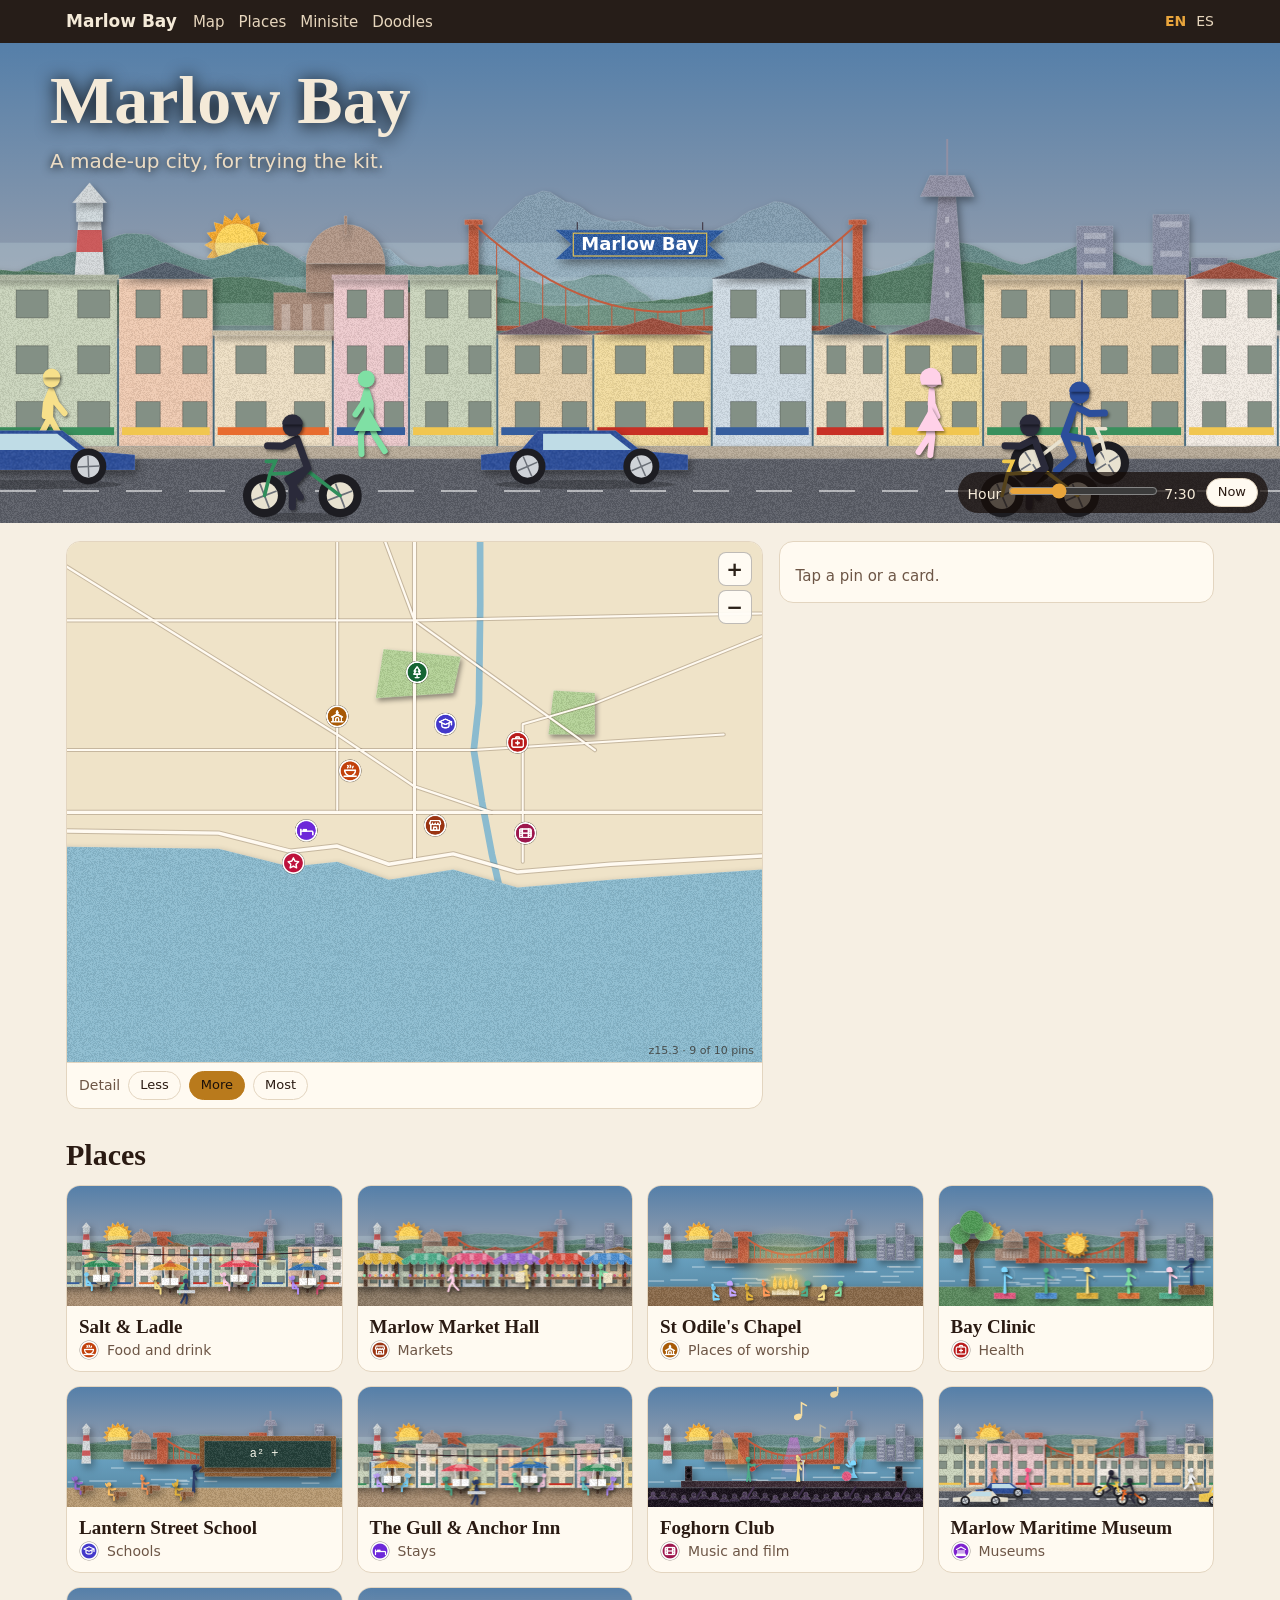
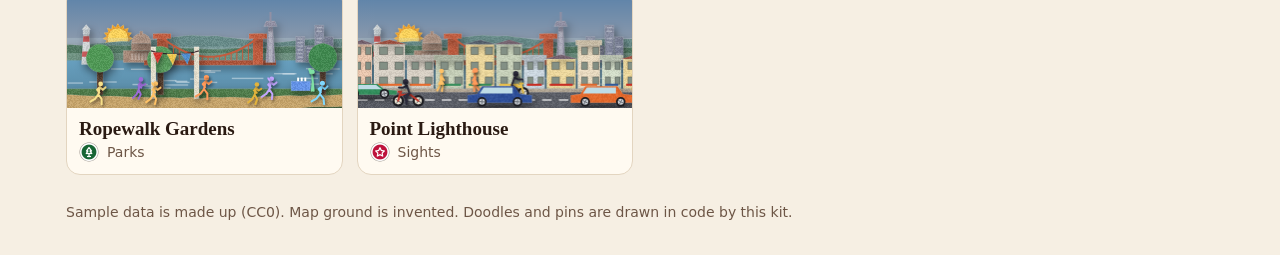
==== index.html @ b5ff6460 "City kit: doodler, map pins, minisite template, sample city Co-Authored-By: Claude Sonnet 5.5 <norep" ====
<!doctype html>
<html lang="en"><head>
<meta charset="utf-8"><meta name="viewport" content="width=device-width,initial-scale=1">
<title>Marlow Bay · city kit sample</title>
<meta name="description" content="A made-up city directory: paper-cut doodles, a map with icon pins, ten places.">
<link rel="icon" href="assets/pins/pin-sight.svg" type="image/svg+xml">
<link rel="stylesheet" href="css/site.css">
</head><body>
<header class="top"><div class="in">
  <a class="brand" href="./" id="brand">Marlow Bay</a>
  <nav><a href="#map" data-t="navMap">Map</a><a href="#places" data-t="navPlaces">Places</a><a href="minisite/" data-t="navMini">Minisite</a><a href="doodles.html" data-t="navDoodles">Doodles</a></nav>
  <span class="langsw" id="langsw"></span>
</div></header>

<section class="hero">
  <canvas id="hero" role="img" aria-label="A paper-cut scene of the selected place"></canvas>
  <div class="over"><div class="in">
    <h1 id="h1">Marlow Bay</h1>
    <p class="sub" id="sub"></p>
  </div></div>
  <div class="hourbar"><label><span data-t="hour">Hour</span> <input id="hour" type="range" min="0" max="23.5" step="0.5" value="15"> <output id="hourOut"></output></label>
    <button type="button" id="now" data-t="now">Now</button></div>
</section>

<main>
  <section class="cols" id="map">
    <div class="mapwrap"><div id="citymap"></div>
      <div class="detail"><span data-t="detail">Detail</span>
        <button type="button" data-d="less" data-t="less">Less</button><button type="button" data-d="more" data-t="more">More</button><button type="button" data-d="most" data-t="most">Most</button></div>
    </div>
    <aside class="panel" id="panel"></aside>
  </section>
  <section id="places"><h2 data-t="places">Places</h2><div class="cards" id="cards"></div></section>
  <p class="foot" id="foot"></p>
</main>

<script src="js/doodler-core.js"></script><script src="js/doodler-land.js"></script><script src="js/doodler-scenes.js"></script><script src="js/doodler.js"></script>
<script src="js/pins-table.js"></script><script src="js/pins.js"></script><script src="js/citymap.js"></script>
<script src="js/site.js"></script>
</body></html>
---- css/site.css ----
:root{--bg:#f6efe3;--card:#fffaf1;--ink:#2a1a12;--mute:#6d5646;--line:#e3d5c0;--accent:#b97a1c;--link:#137a71;
 --f:system-ui,-apple-system,"Segoe UI",Roboto,sans-serif;--s:Georgia,"Times New Roman",serif}
@media (prefers-color-scheme:dark){:root{--bg:#1c120d;--card:#26190f;--ink:#f0e6d6;--mute:#bba58f;--line:#3d2b1f;--accent:#e9a53c;--link:#3fb3a6}}
*{box-sizing:border-box}
body{margin:0;background:var(--bg);color:var(--ink);font:17px/1.6 var(--f);-webkit-text-size-adjust:100%}
a{color:var(--link)}
h2{font-family:var(--s);font-size:30px;margin:0 0 12px;line-height:1.2}
header.top{position:sticky;top:0;z-index:20;background:rgba(20,11,7,.92);backdrop-filter:blur(6px);color:#f4ead8}
header.top .in{display:flex;gap:16px;align-items:center;max-width:1180px;margin:0 auto;padding:8px 16px}
.brand{color:#f4ead8;text-decoration:none;font-weight:700;white-space:nowrap}
header.top nav{display:flex;gap:14px;flex:1;overflow-x:auto;font-size:15px}
header.top nav a,.langsw a{color:#e7d6bd;text-decoration:none;white-space:nowrap}
.langsw{display:flex;gap:10px;font-size:14px}.langsw a[aria-current]{color:#e9a53c;font-weight:700}
.hero{position:relative;background:#0d0705;color:#f4ead8}
#hero{display:block;width:100%;height:clamp(300px,46vw,480px)}
.hero .over{position:absolute;left:0;right:0;top:0;padding:22px 16px 0;pointer-events:none}
.hero .in{max-width:1180px;margin:0 auto}
.hero h1{font-family:var(--s);font-size:clamp(32px,6vw,68px);margin:0;line-height:1.05;text-shadow:0 2px 18px #000}
.hero .sub{font-size:clamp(15px,2vw,20px);max-width:640px;margin:8px 0 0;color:#ecdcc4;text-shadow:0 1px 10px #000}
.hourbar{position:absolute;right:12px;bottom:10px;display:flex;gap:10px;align-items:center;background:rgba(20,11,7,.7);padding:6px 10px;border-radius:999px;font-size:14px}
.hourbar input{width:150px;accent-color:#e9a53c}
.hourbar button,.detail button{font:inherit;font-size:13px;border:1px solid var(--line);background:var(--card);color:var(--ink);border-radius:999px;padding:3px 11px;cursor:pointer}
main{max-width:1180px;margin:0 auto;padding:18px 16px}
.cols{display:grid;grid-template-columns:minmax(0,1.6fr) minmax(260px,1fr);gap:16px;margin-bottom:28px}
.mapwrap{background:var(--card);border:1px solid var(--line);border-radius:14px;overflow:hidden}
#citymap{height:min(66vw,520px);min-height:340px;position:relative}
.detail{display:flex;gap:8px;align-items:center;padding:8px 12px;font-size:14px;color:var(--mute);border-top:1px solid var(--line)}
.detail button[aria-pressed=true]{background:var(--accent);color:#1a100b;border-color:var(--accent)}
.panel{background:var(--card);border:1px solid var(--line);border-radius:14px;padding:14px 16px;align-self:start}
.panel canvas{display:block;width:100%;height:150px;border-radius:10px;margin-bottom:10px}
.panel h3{font-family:var(--s);font-size:24px;margin:0 0 2px;line-height:1.2}
.panel .cat{color:var(--accent);font-weight:700;font-size:14px;margin:0}
.panel p{margin:8px 0 0}.panel .meta{color:var(--mute);font-size:15px}
.cards{display:grid;grid-template-columns:repeat(auto-fill,minmax(250px,1fr));gap:14px}
.card{background:var(--card);border:1px solid var(--line);border-radius:14px;overflow:hidden;cursor:pointer;text-align:left;padding:0;font:inherit;color:inherit}
.card:hover,.card:focus-visible{border-color:var(--accent);outline:none}
.card canvas{display:block;width:100%;height:120px}
.card .b{padding:10px 12px}.card b{font-family:var(--s);font-size:19px;display:block;line-height:1.2}
.card .k{display:flex;gap:8px;align-items:center;color:var(--mute);font-size:14px}.card img{width:20px;height:20px}
.foot{color:var(--mute);font-size:14px;margin-top:26px}
@media (max-width:760px){.cols{grid-template-columns:1fr}.hourbar input{width:100px}}
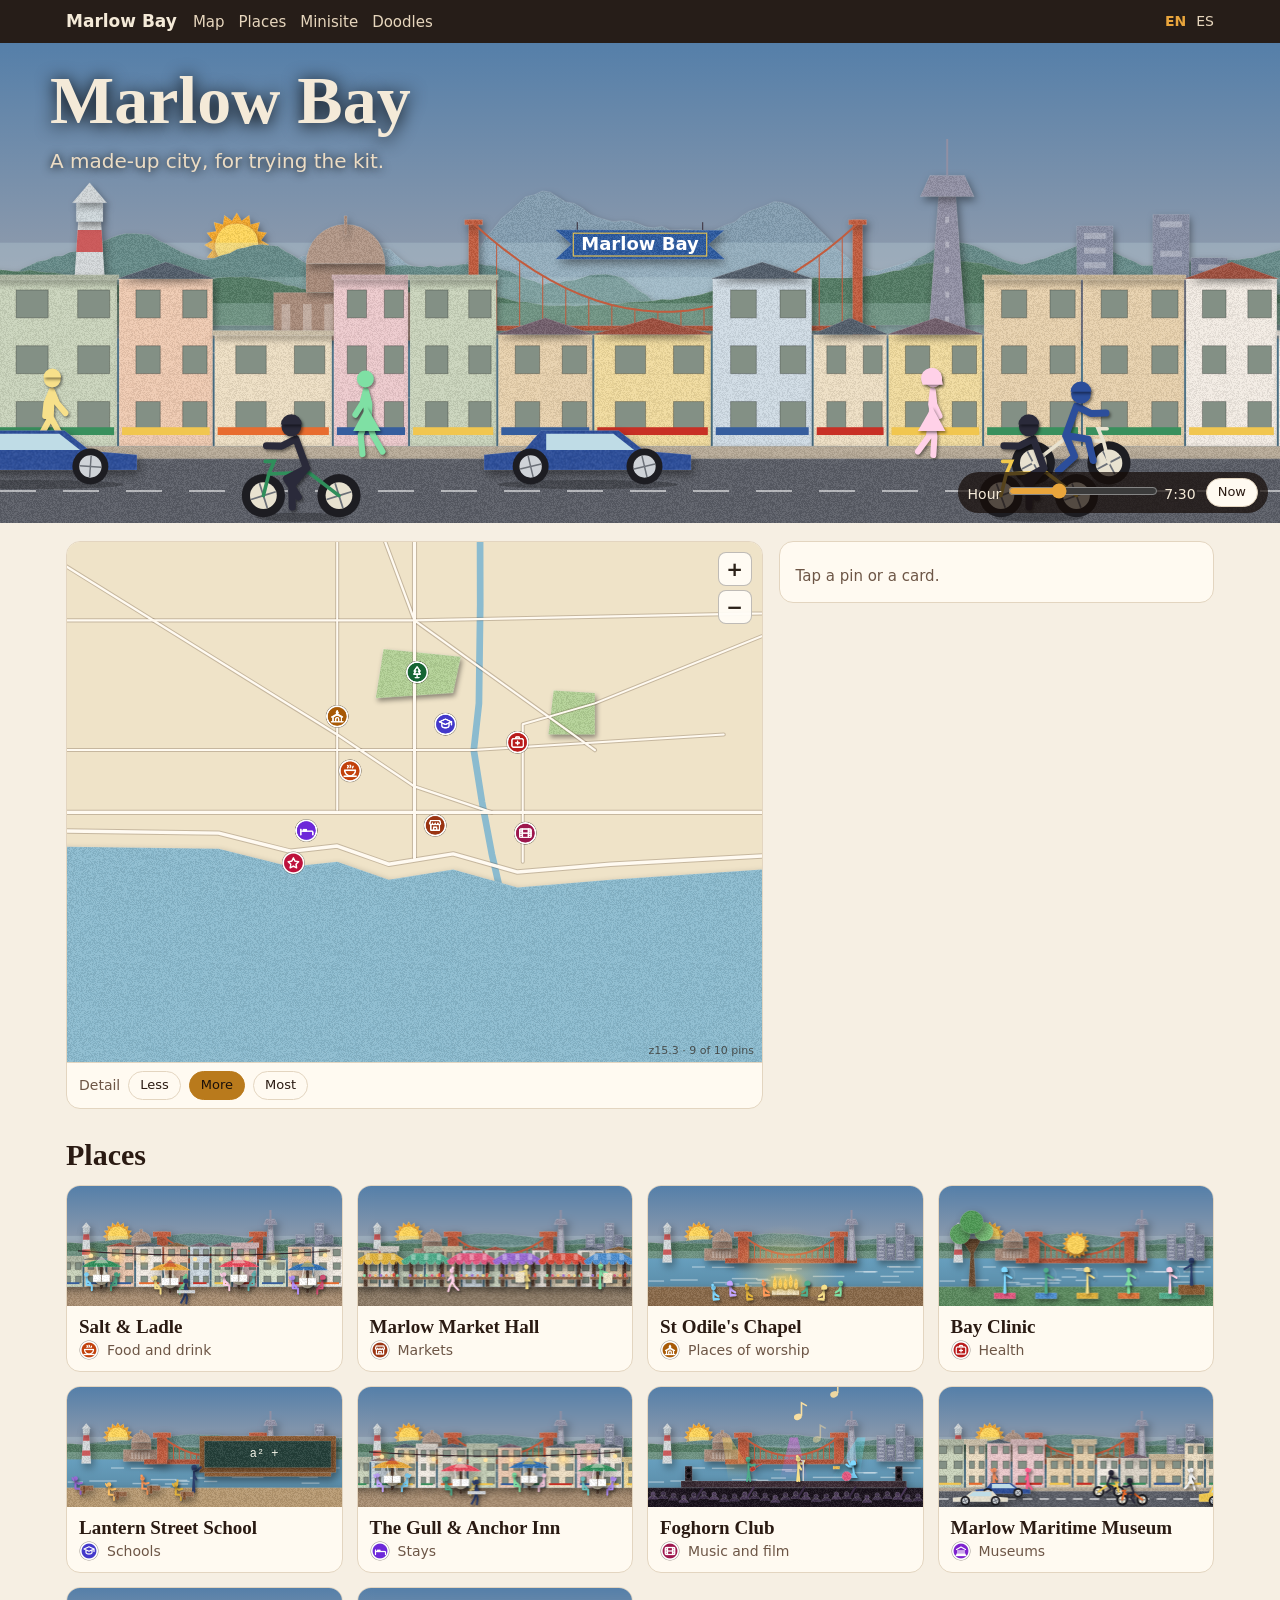
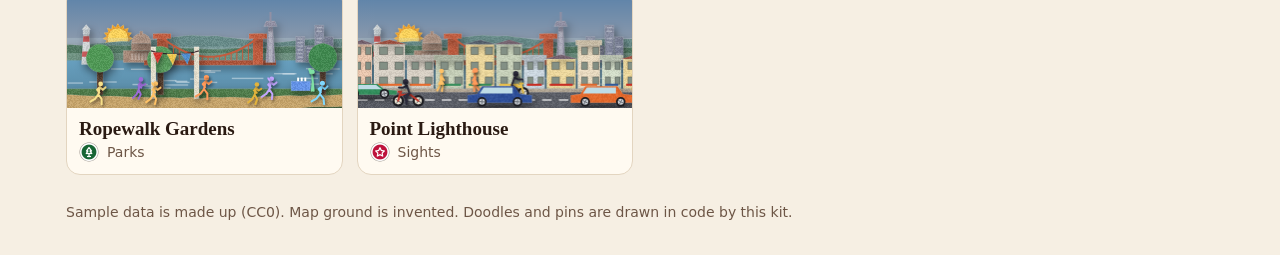
==== commit d1e2f083: "Link cards for Mastodon and Bluesky Co-Authored-By: Claude Opus 5.5 <noreply@anthropic.com>" ====
--- a/index.html
+++ b/index.html
@@ -3,6 +3,9 @@
 <meta charset="utf-8"><meta name="viewport" content="width=device-width,initial-scale=1">
 <title>Marlow Bay · city kit sample</title>
 <meta name="description" content="A made-up city directory: paper-cut doodles, a map with icon pins, ten places.">
+<meta property="og:type" content="website"><meta property="og:site_name" content="Marlow Bay"><meta property="og:title" content="Marlow Bay · city kit sample"><meta property="og:description" content="A made-up city directory: paper-cut doodles, a map with icon pins, ten places."><meta property="og:url" content="https://nanobotco.github.io/city-kit/">
+<meta property="og:image" content="https://nanobotco.github.io/city-kit/card.jpg"><meta property="og:image:width" content="1200"><meta property="og:image:height" content="630"><meta property="og:image:alt" content="Paper-cut street of Marlow Bay by day: a lighthouse, hills, a bridge, people on bicycles and a car.">
+<meta name="twitter:card" content="summary_large_image"><meta name="twitter:image" content="https://nanobotco.github.io/city-kit/card.jpg">
 <link rel="icon" href="assets/pins/pin-sight.svg" type="image/svg+xml">
 <link rel="stylesheet" href="css/site.css">
 </head><body>
